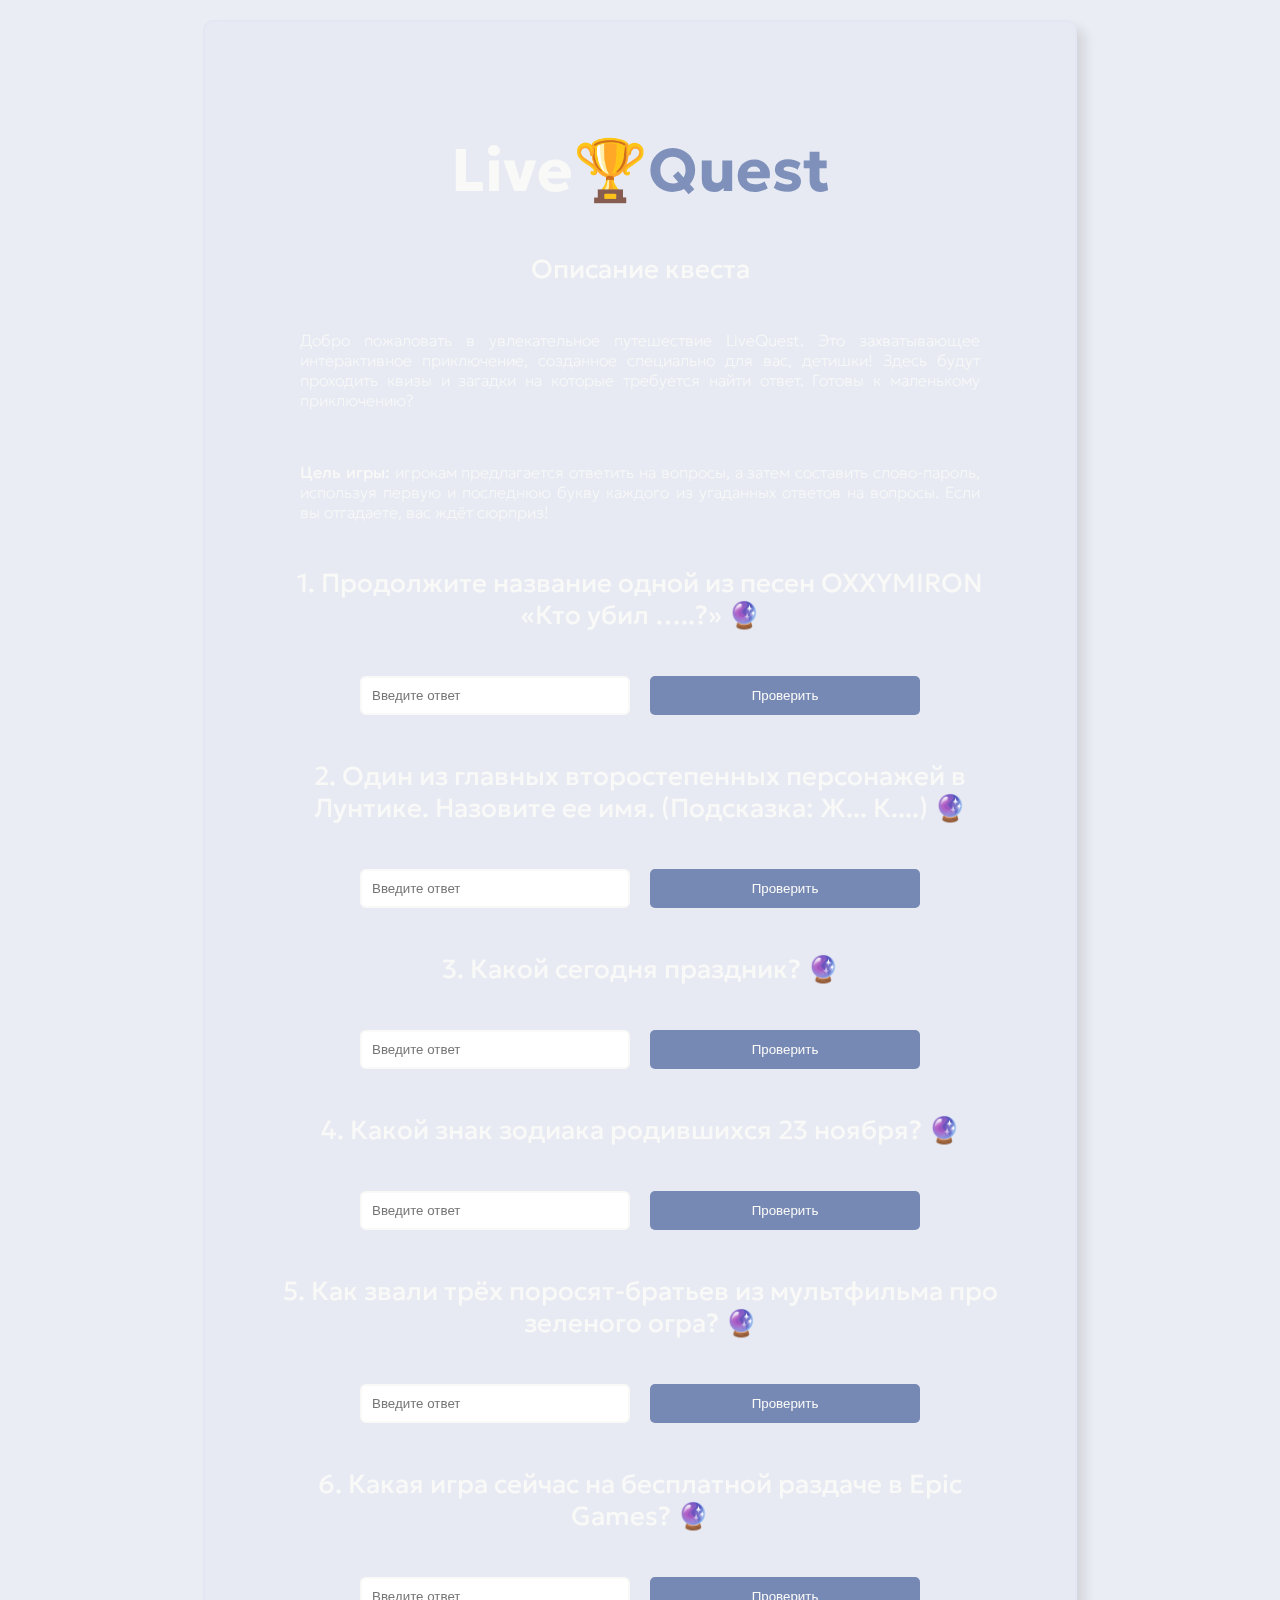
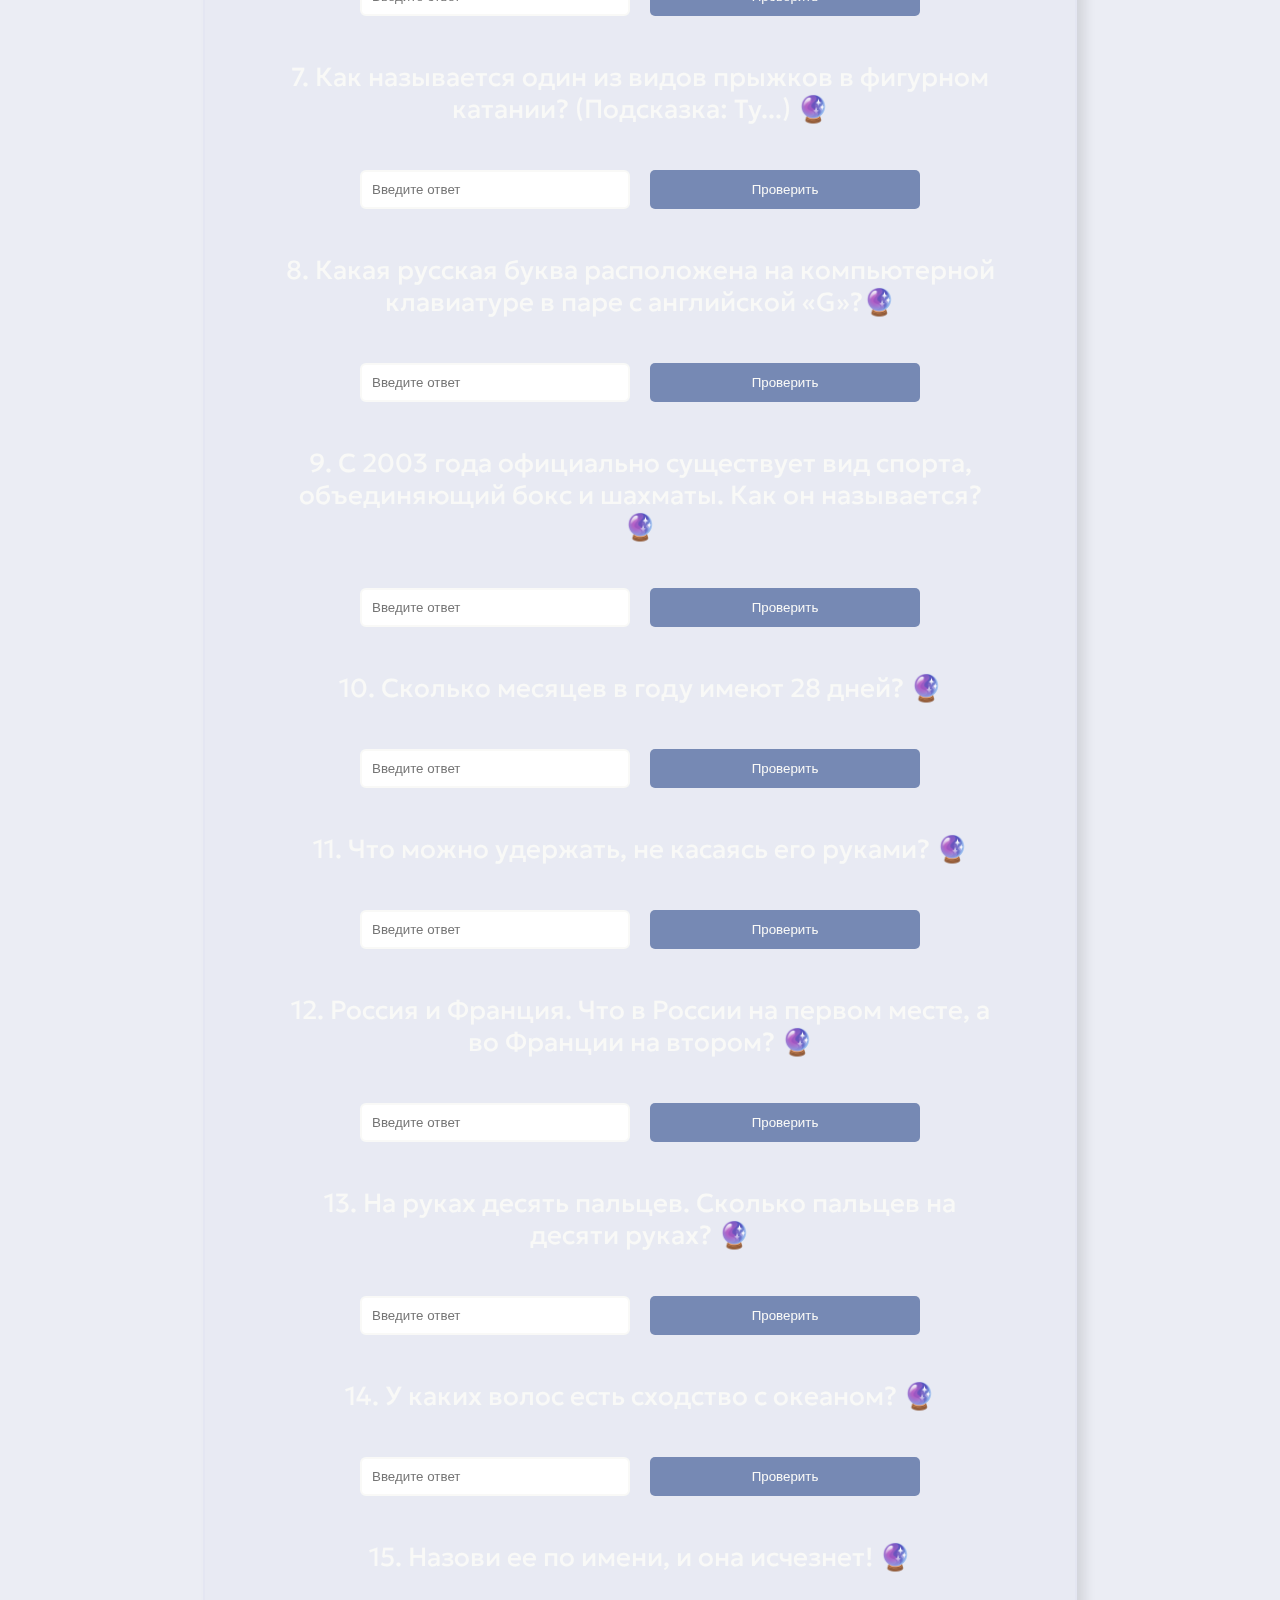
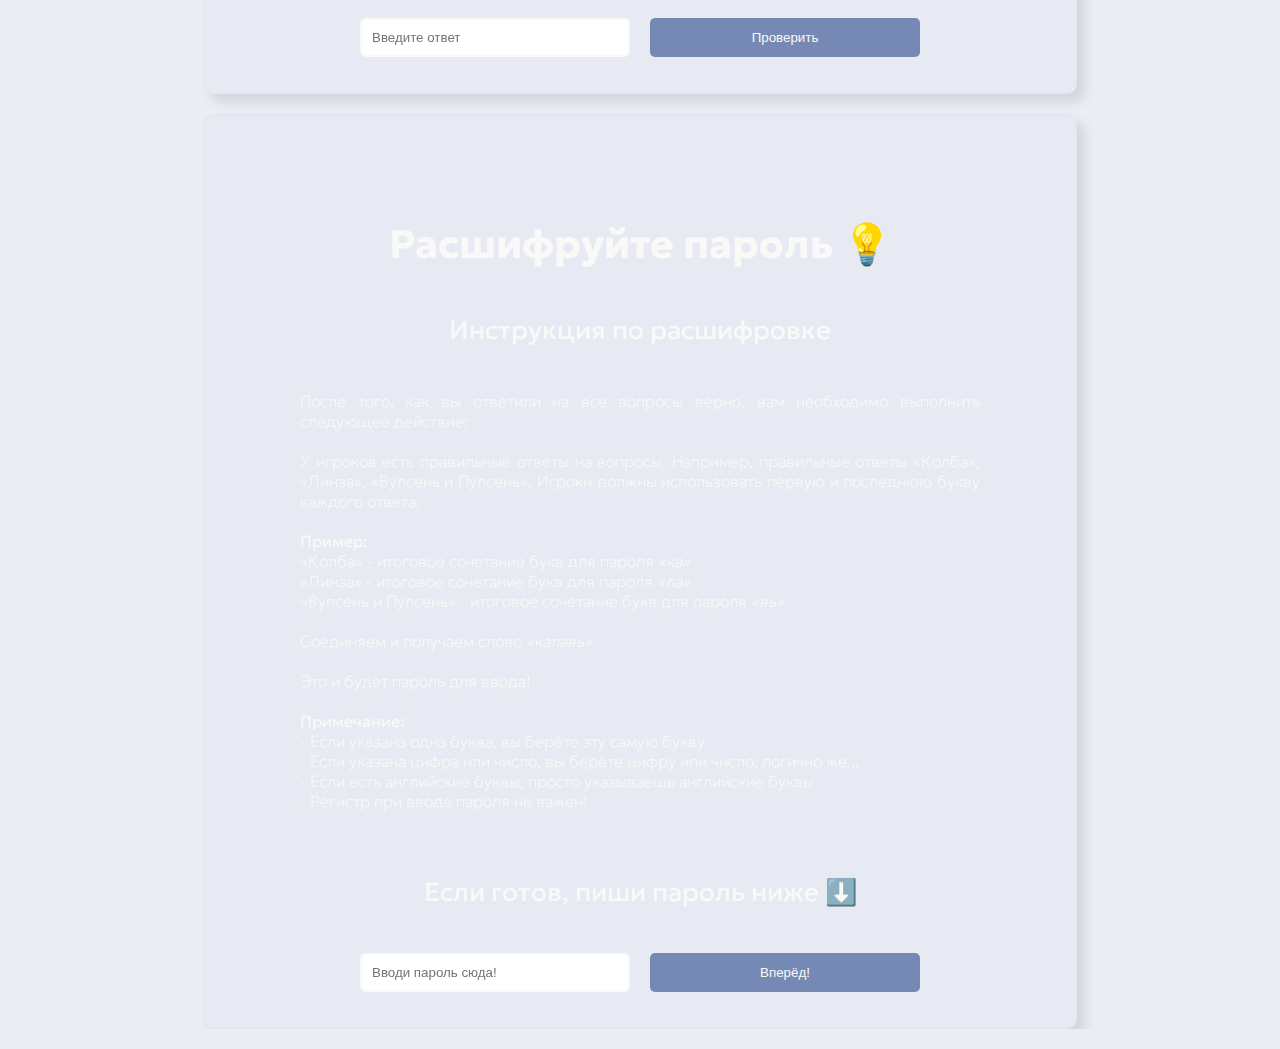
==== index.html @ 8d9d3945 "Фикс фона и доработка инструкции" ====
<!DOCTYPE html>
<html lang="ru">

<head>
    <meta charset="UTF-8">
    <meta name="viewport" content="width=device-width, initial-scale=1.0">
    <title>LiveQuest</title>

    <!-- Подключение стилей -->
    <link rel="stylesheet" href="css/style.css">
    <link rel="stylesheet" href="css/default.css">

    <!-- Подключение шрифтов -->
    <link rel="preconnect" href="https://fonts.googleapis.com">
    <link rel="preconnect" href="https://fonts.gstatic.com" crossorigin>
    <link href="https://fonts.googleapis.com/css2?family=Geologica:wght@100;400;500;700&display=swap" rel="stylesheet">

    <!-- Подключение файлов javascript -->
    <script src="js/script.js" defer></script>
</head>

<body>
    <div class="background">

    </div>
    <div class="content">
        <div class="container">
            <h1 class="title">Live<span class="title_highlight">🏆Quest</span></h1>
            <div class="quest">
                <h2 class="quest__title">Описание квеста</h2>
                <p class="quest__description">Добро пожаловать в увлекательное путешествие LiveQuest. Это захватывающее
                    интерактивное приключение, созданное специально для вас, детишки! Здесь будут проходить квизы и
                    загадки на которые требуется найти ответ. Готовы к маленькому приключению?</p><br>
                <p class="quest__description"><b>Цель игры:</b>
                    игрокам предлагается ответить на вопросы, а затем составить слово-пароль, используя первую и
                    последнюю
                    букву каждого из угаданных ответов на вопросы. Если вы отгадаете, вас ждёт сюрприз!</p>
            </div>
            <div class="questions">
                <h2 class="questions__title">1. Продолжите название одной из песен OXXYMIRON «Кто убил …..?» 🔮</h2>
                <div class="questions__field">
                    <input type="text" id="answer1" class="questions__input" placeholder="Введите ответ">
                    <button id="check1" class="questions__button">Проверить</button>
                </div>
            </div>
            <div class="questions">
                <h2 class="questions__title">2. Один из главных второстепенных персонажей в Лунтике. Назовите ее имя.
                    (Подсказка: Ж... К....) 🔮</h2>
                <div class="questions__field">
                    <input type="text" id="answer2" class="questions__input" placeholder="Введите ответ">
                    <button id="check2" class="questions__button">Проверить</button>
                </div>
            </div>
            <div class="questions">
                <h2 class="questions__title">3. Какой сегодня праздник? 🔮</h2>
                <div class="questions__field">
                    <input type="text" id="answer3" class="questions__input" placeholder="Введите ответ">
                    <button id="check3" class="questions__button">Проверить</button>
                </div>
            </div>
            <div class="questions">
                <h2 class="questions__title">4. Какой знак зодиака родившихся 23 ноября? 🔮</h2>
                <div class="questions__field">
                    <input type="text" id="answer4" class="questions__input" placeholder="Введите ответ">
                    <button id="check4" class="questions__button">Проверить</button>
                </div>
            </div>
            <div class="questions">
                <h2 class="questions__title">5. Как звали трёх поросят-братьев из мультфильма про зеленого огра? 🔮</h2>
                <div class="questions__field">
                    <input type="text" id="answer5" class="questions__input" placeholder="Введите ответ">
                    <button id="check5" class="questions__button">Проверить</button>
                </div>
            </div>
            <div class="questions">
                <h2 class="questions__title">6. Какая игра сейчас на бесплатной раздаче в Epic Games? 🔮</h2>
                <div class="questions__field">
                    <input type="text" id="answer6" class="questions__input" placeholder="Введите ответ">
                    <button id="check6" class="questions__button">Проверить</button>
                </div>
            </div>
            <div class="questions">
                <h2 class="questions__title">7. Как называется один из видов прыжков в фигурном катании? (Подсказка:
                    Ту...)
                    🔮</h2>
                <div class="questions__field">
                    <input type="text" id="answer7" class="questions__input" placeholder="Введите ответ">
                    <button id="check7" class="questions__button">Проверить</button>
                </div>
            </div>
            <div class="questions">
                <h2 class="questions__title">8. Какая русская буква расположена на компьютерной клавиатуре в паре с
                    английской «G»?🔮</h2>
                <div class="questions__field">
                    <input type="text" id="answer8" class="questions__input" placeholder="Введите ответ">
                    <button id="check8" class="questions__button">Проверить</button>
                </div>
            </div>
            <div class="questions">
                <h2 class="questions__title">9. С 2003 года официально существует вид спорта, объединяющий бокс и
                    шахматы.
                    Как он называется? 🔮</h2>
                <div class="questions__field">
                    <input type="text" id="answer9" class="questions__input" placeholder="Введите ответ">
                    <button id="check9" class="questions__button">Проверить</button>
                </div>
            </div>
            <div class="questions">
                <h2 class="questions__title">10. Сколько месяцев в году имеют 28 дней? 🔮</h2>
                <div class="questions__field">
                    <input type="text" id="answer10" class="questions__input" placeholder="Введите ответ">
                    <button id="check10" class="questions__button">Проверить</button>
                </div>
            </div>
            <div class="questions">
                <h2 class="questions__title">11. Что можно удержать, не касаясь его руками? 🔮</h2>
                <div class="questions__field">
                    <input type="text" id="answer11" class="questions__input" placeholder="Введите ответ">
                    <button id="check11" class="questions__button">Проверить</button>
                </div>
            </div>
            <div class="questions">
                <h2 class="questions__title">12. Россия и Франция. Что в России на первом месте, а во Франции на втором?
                    🔮
                </h2>
                <div class="questions__field">
                    <input type="text" id="answer12" class="questions__input" placeholder="Введите ответ">
                    <button id="check12" class="questions__button">Проверить</button>
                </div>
            </div>
            <div class="questions">
                <h2 class="questions__title">13. На руках десять пальцев. Сколько пальцев на десяти руках? 🔮</h2>
                <div class="questions__field">
                    <input type="text" id="answer13" class="questions__input" placeholder="Введите ответ">
                    <button id="check13" class="questions__button">Проверить</button>
                </div>
            </div>
            <div class="questions">
                <h2 class="questions__title">14. У каких волос есть сходство с океаном? 🔮</h2>
                <div class="questions__field">
                    <input type="text" id="answer14" class="questions__input" placeholder="Введите ответ">
                    <button id="check14" class="questions__button">Проверить</button>
                </div>
            </div>
            <div class="questions">
                <h2 class="questions__title">15. Назови ее по имени, и она исчезнет! 🔮</h2>
                <div class="questions__field">
                    <input type="text" id="answer15" class="questions__input" placeholder="Введите ответ">
                    <button id="check15" class="questions__button">Проверить</button>
                </div>
            </div>
        </div>
        <div class="container">
            <h2 class="decryption__title">Расшифруйте пароль 💡</h2>
            <h2 class="quest__title">Инструкция по расшифровке</h2>
            <p class="quest__description">После того, как вы ответили на все вопросы верно, вам необходимо выполнить
                следующее действие:<br><br>
                У игроков есть правильные ответы на вопросы. Например, правильные ответы «Колба», «Линза», «Вупсень и
                Пупсень». Игроки должны
                использовать первую и последнюю букву каждого ответа. <br><br> <b>Пример:</b><br>
                «Колба» - итоговое сочетание букв для пароля <em>«ка»</em><br>
                «Линза» - итоговое сочетание букв для пароля <em>«ла»</em><br>
                «Вупсень и Пупсень» - итоговое сочетание букв для пароля <em>«вь»</em><br><br>
                Соединяем и получаем слово <em>«калавь»</em><br><br>

                Это и будет пароль для ввода! <br><br>

                <b>Примечание:</b><br>
                - Если указана одна буква, вы берёте эту самую букву <br>
                - Если указана цифра или число, вы берёте цифру или число, логично же... <br>
                - Если есть английские буквы, просто указываешь английские буквы <br>
                - Регистр при вводе пароля не важен! <br><br>

            </p>

            <h2 class="questions__title">Если готов, пиши пароль ниже ⬇️</h2>
            <div class="questions__field">
                <input type="text" id="decryptionInput" class="decryption__input" placeholder="Вводи пароль сюда!">
                <button id="decryptButton" class="decryption__button">Вперёд!</button>
            </div>
        </div>
    </div>
</body>

</html>
---- css/style.css ----
body {
  font-family: Geologica, sans-serif;
  background-color: #ebedf4;
  margin: 0;
  padding: 0;
  text-align: center;
}

.background {
  background-image: url("../img/giphy.gif");
  background-size: cover;
  background-repeat: no-repeat;
  background-position: center center;
  background-attachment: fixed;
  position: fixed;
  top: 0;
  left: 0;
  right: 0;
  bottom: 0;
  z-index: -1;
}

.content {
  position: relative;
  z-index: 1;
  overflow-y: auto;
  margin-bottom: 20px;
  color: rgba(249, 249, 247);
}

.container {
  max-width: 800px;
  margin: 0 auto;
  padding: 35px;
  border-radius: 10px;
  margin-top: 20px;

  /* Эффект прозрачного стекла */
  background: rgba(182, 193, 238, 0.05);
  backdrop-filter: blur(15px);
  border: 2px solid rgba(182, 193, 238, 0.1);
  box-shadow: 8px 8px 12px rgba(0, 0, 0, 10%);
}

.title_highlight {
  color: #7f91bb;
}

.title {
  padding: 35px 0 0 0;
  font-size: 60px;
  font-weight: 700;
}

/* Общие стили для всех устройств */
.quest__title,
.questions__title {
  font-weight: 400;
  text-align: center;
  font-size: 26px;
  margin: 0;
  padding: 0 40px;
}

.quest__title,
.questions__title {
  margin: 45px 0 45px 0;
}

.quest__description {
  padding: 0 60px;
  font-weight: 100;
  text-align: justify;
  font-size: 16px;
}

.questions__field {
  display: grid;
  grid-template-columns: repeat(auto-fill, 270px);
  gap: 20px;
  justify-content: center;
}

.questions__input,
.decryption__input {
  padding: 10px;
  border: 2px solid rgba(249, 249, 247);
  border-radius: 6px;
}

.questions__button,
.decryption__button {
  background-color: #7689b4;
  color: rgba(249, 249, 247);
  border: none;
  border-radius: 5px;
  padding: 10px 20px;
  cursor: pointer;
  transition: background-color 0.3s;
}

.questions__button:hover,
.decryption__button:hover {
  background-color: rgb(101, 117, 139);
}

.questions__result {
  font-weight: bold;
  margin-top: 10px;
}

.decryption__title {
  padding: 35px 0 0 0;
  font-size: 40px;
  margin-bottom: 35px;
  text-align: center;
}

/* Медиазапросы для мобильных устройств */
@media (max-width: 768px) {
  .container {
    border-radius: 0;
  }

  .title {
    padding: 15px 0;
    font-size: 40px;
  }

  .quest__title,
  .questions__title {
    font-size: 16px;
    margin: 30px 0;
  }

  .quest__description {
    padding: 0 15px;
    text-align: justify;
    font-size: 14px;
  }

  .questions__input,
  .decryption__input {
    padding: 8px;
  }

  .questions__button,
  .decryption__button {
    padding: 8px 16px;
  }

  .questions__result {
    margin-top: 8px;
  }

  .decryption__title {
    padding: 15px 0 0 0;
    font-size: 25px;
    margin-bottom: 20px;
  }
}

/* Для qr.html */
.centered-image {
  width: 500px;
  display: block;
  margin: 0 auto;
}
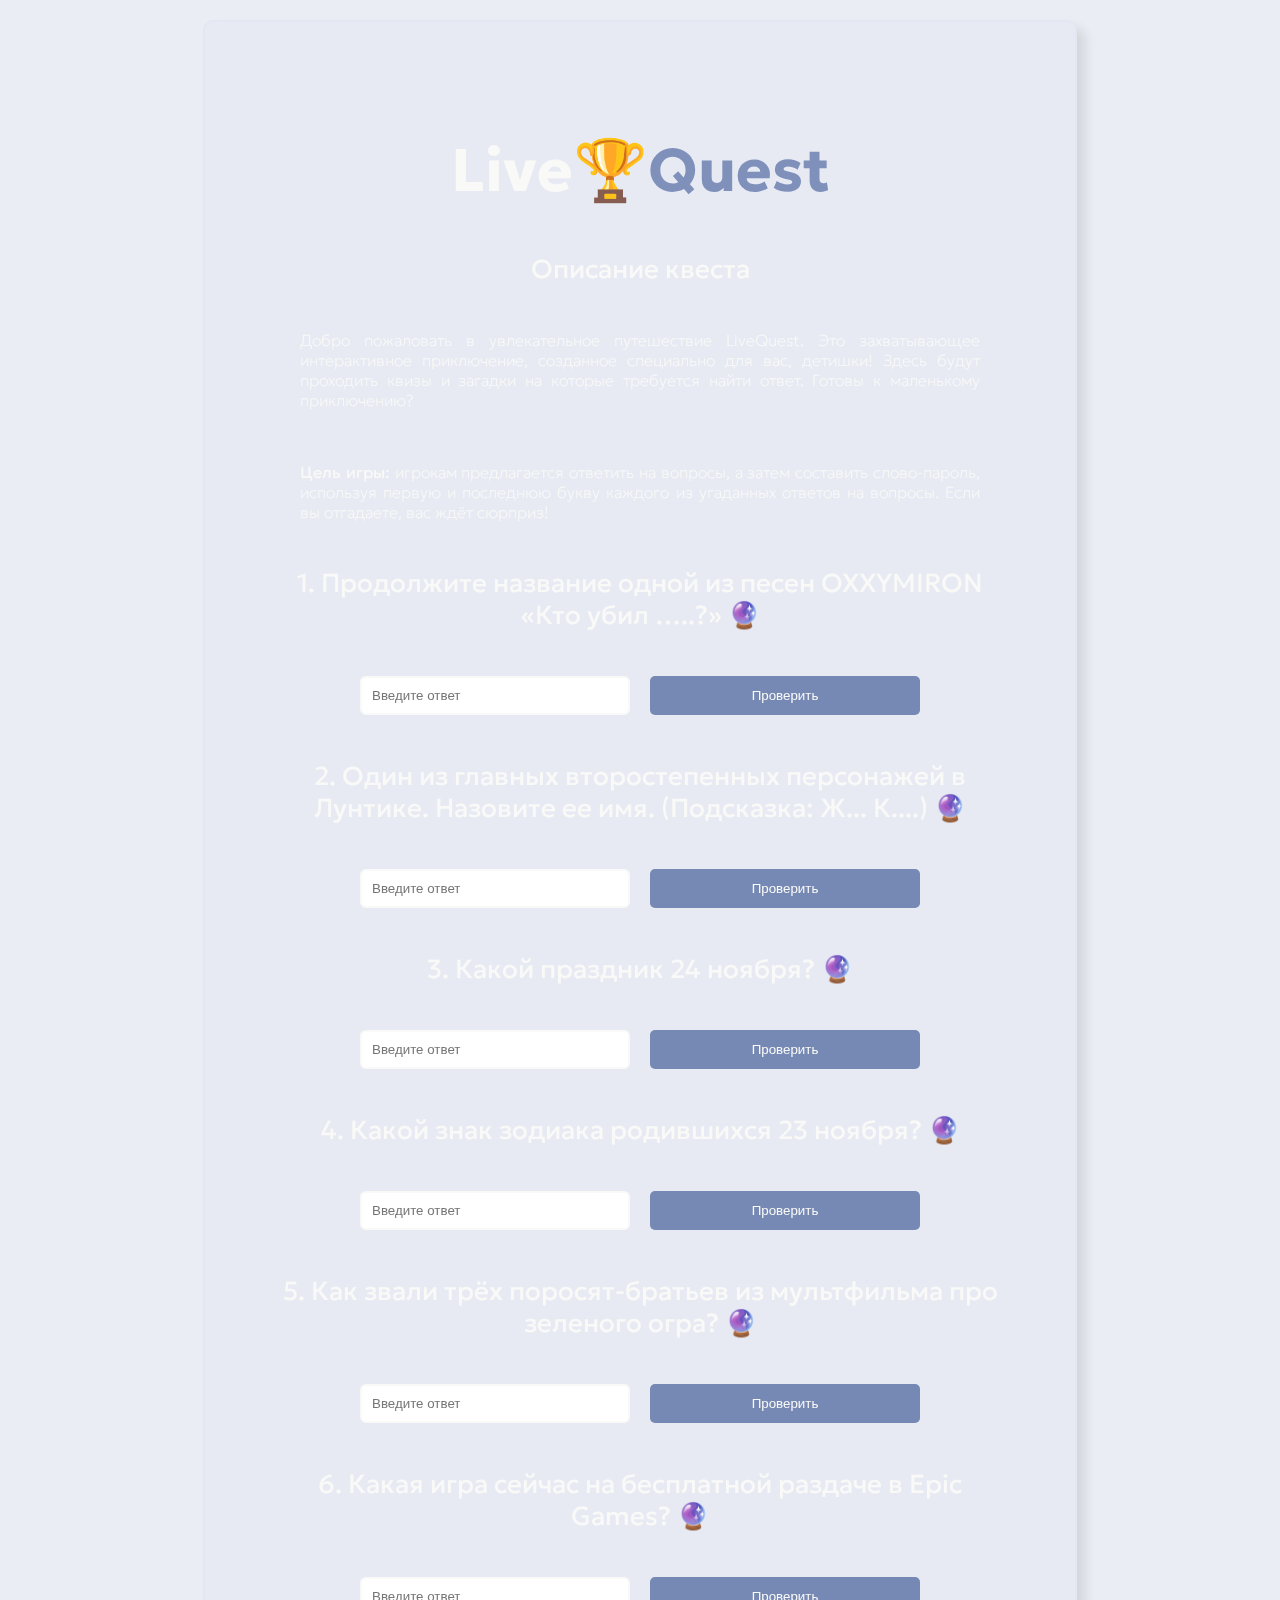
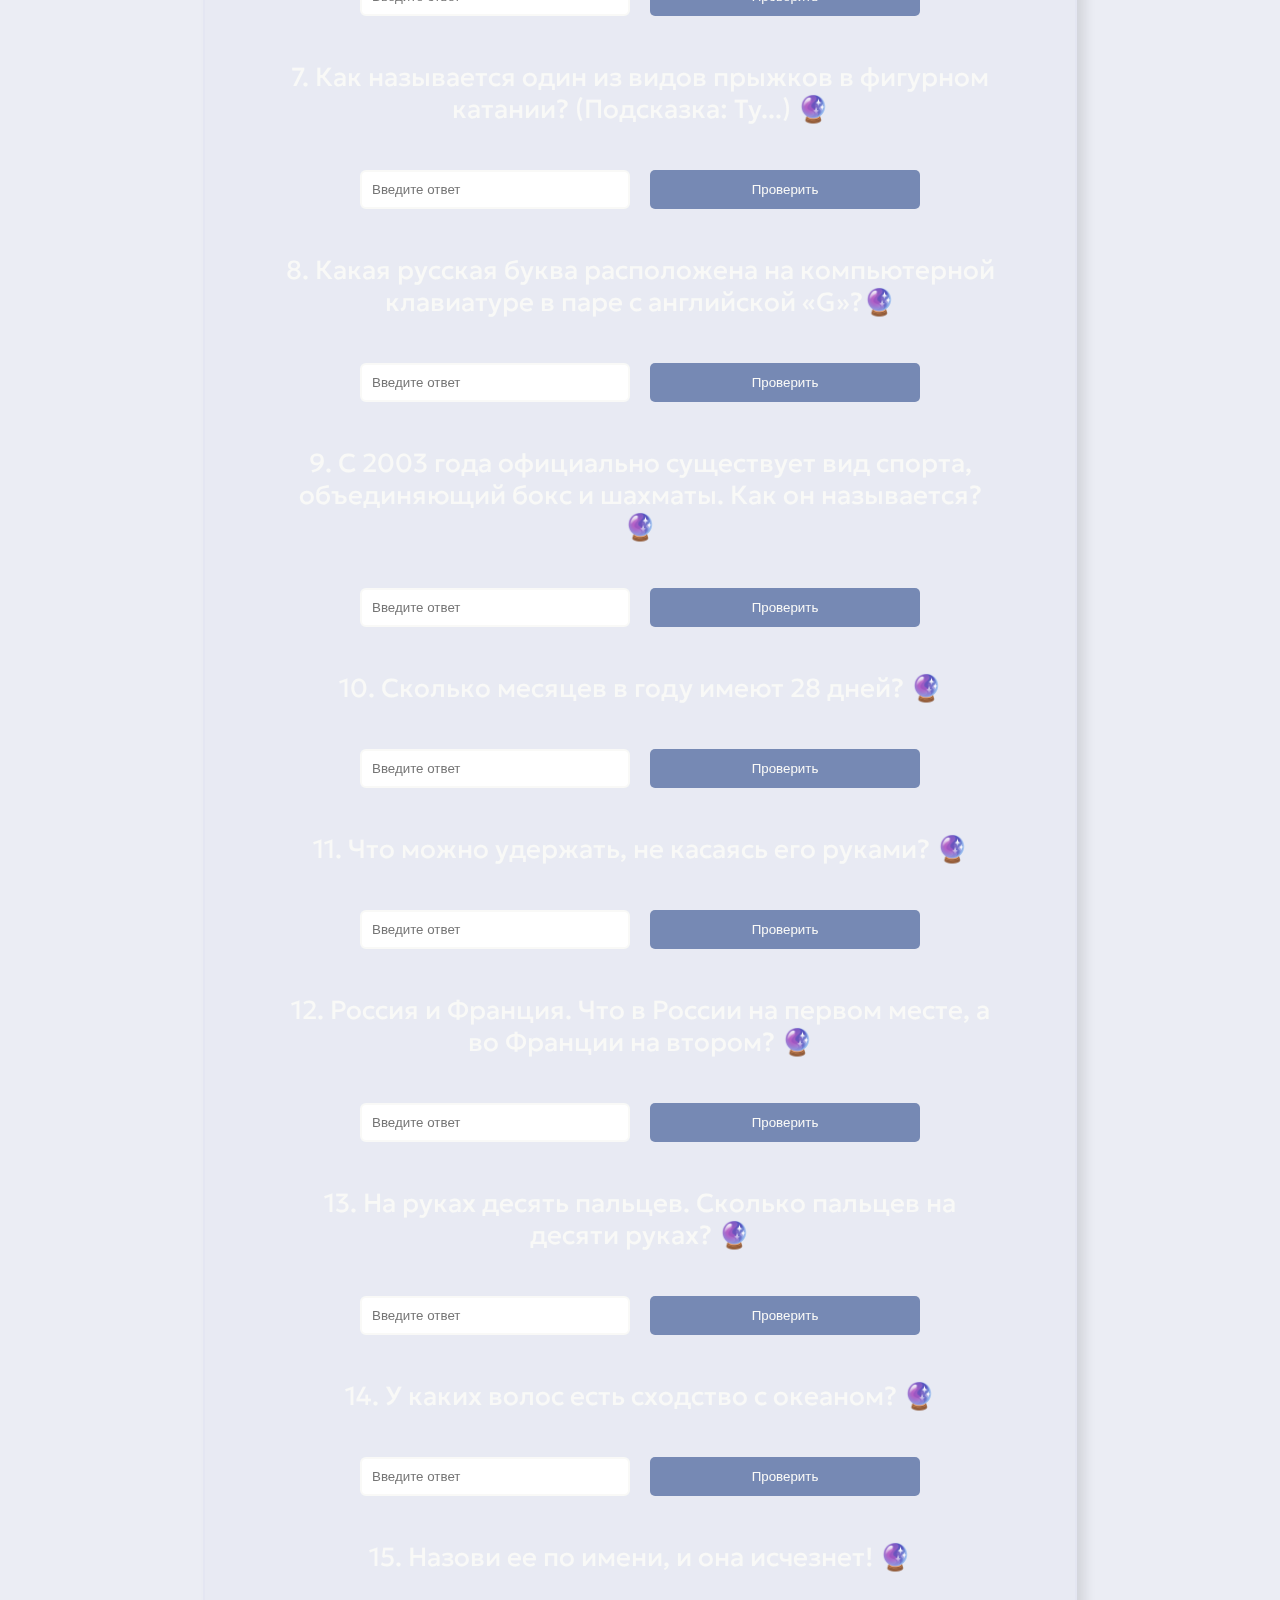
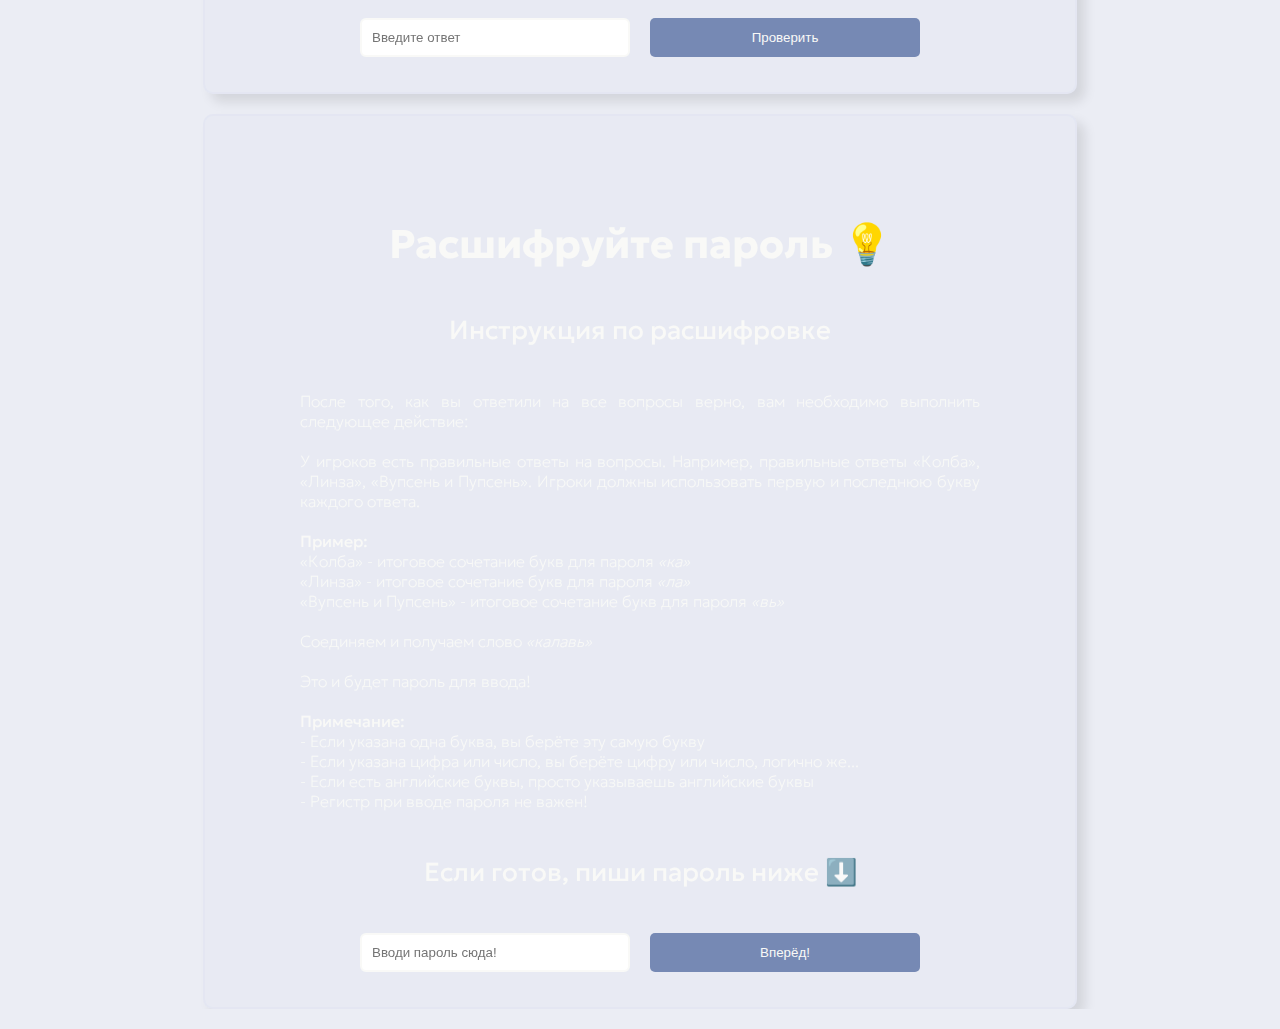
==== commit 3fbb4d64: "Исправил 3-ий вопрос" ====
--- a/index.html
+++ b/index.html
@@ -52,7 +52,7 @@
                 </div>
             </div>
             <div class="questions">
-                <h2 class="questions__title">3. Какой сегодня праздник? 🔮</h2>
+                <h2 class="questions__title">3. Какой праздник 24 ноября? 🔮</h2>
                 <div class="questions__field">
                     <input type="text" id="answer3" class="questions__input" placeholder="Введите ответ">
                     <button id="check3" class="questions__button">Проверить</button>
@@ -169,7 +169,7 @@
                 - Если указана одна буква, вы берёте эту самую букву <br>
                 - Если указана цифра или число, вы берёте цифру или число, логично же... <br>
                 - Если есть английские буквы, просто указываешь английские буквы <br>
-                - Регистр при вводе пароля не важен! <br><br>
+                - Регистр при вводе пароля не важен! <br>
 
             </p>
 
--- a/css/style.css
+++ b/css/style.css
@@ -118,23 +118,29 @@
 
 /* Медиазапросы для мобильных устройств */
 @media (max-width: 768px) {
+  .content {
+    margin-bottom: 0;
+  }
+
   .container {
-    border-radius: 0;
+    border-radius: 10px;
+    margin: 20px;
   }
 
   .title {
-    padding: 15px 0;
+    padding: 15px 0 0 0;
     font-size: 40px;
   }
 
   .quest__title,
   .questions__title {
     font-size: 16px;
-    margin: 30px 0;
+    margin: 30px 0 30px 0;
+    padding: 0;
   }
 
   .quest__description {
-    padding: 0 15px;
+    padding: 0;
     text-align: justify;
     font-size: 14px;
   }
@@ -154,15 +160,8 @@
   }
 
   .decryption__title {
-    padding: 15px 0 0 0;
-    font-size: 25px;
-    margin-bottom: 20px;
+    padding: 20px 0 20px 0;
+    font-size: 20px;
+    margin-bottom: 0;
   }
 }
-
-/* Для qr.html */
-.centered-image {
-  width: 500px;
-  display: block;
-  margin: 0 auto;
-}
